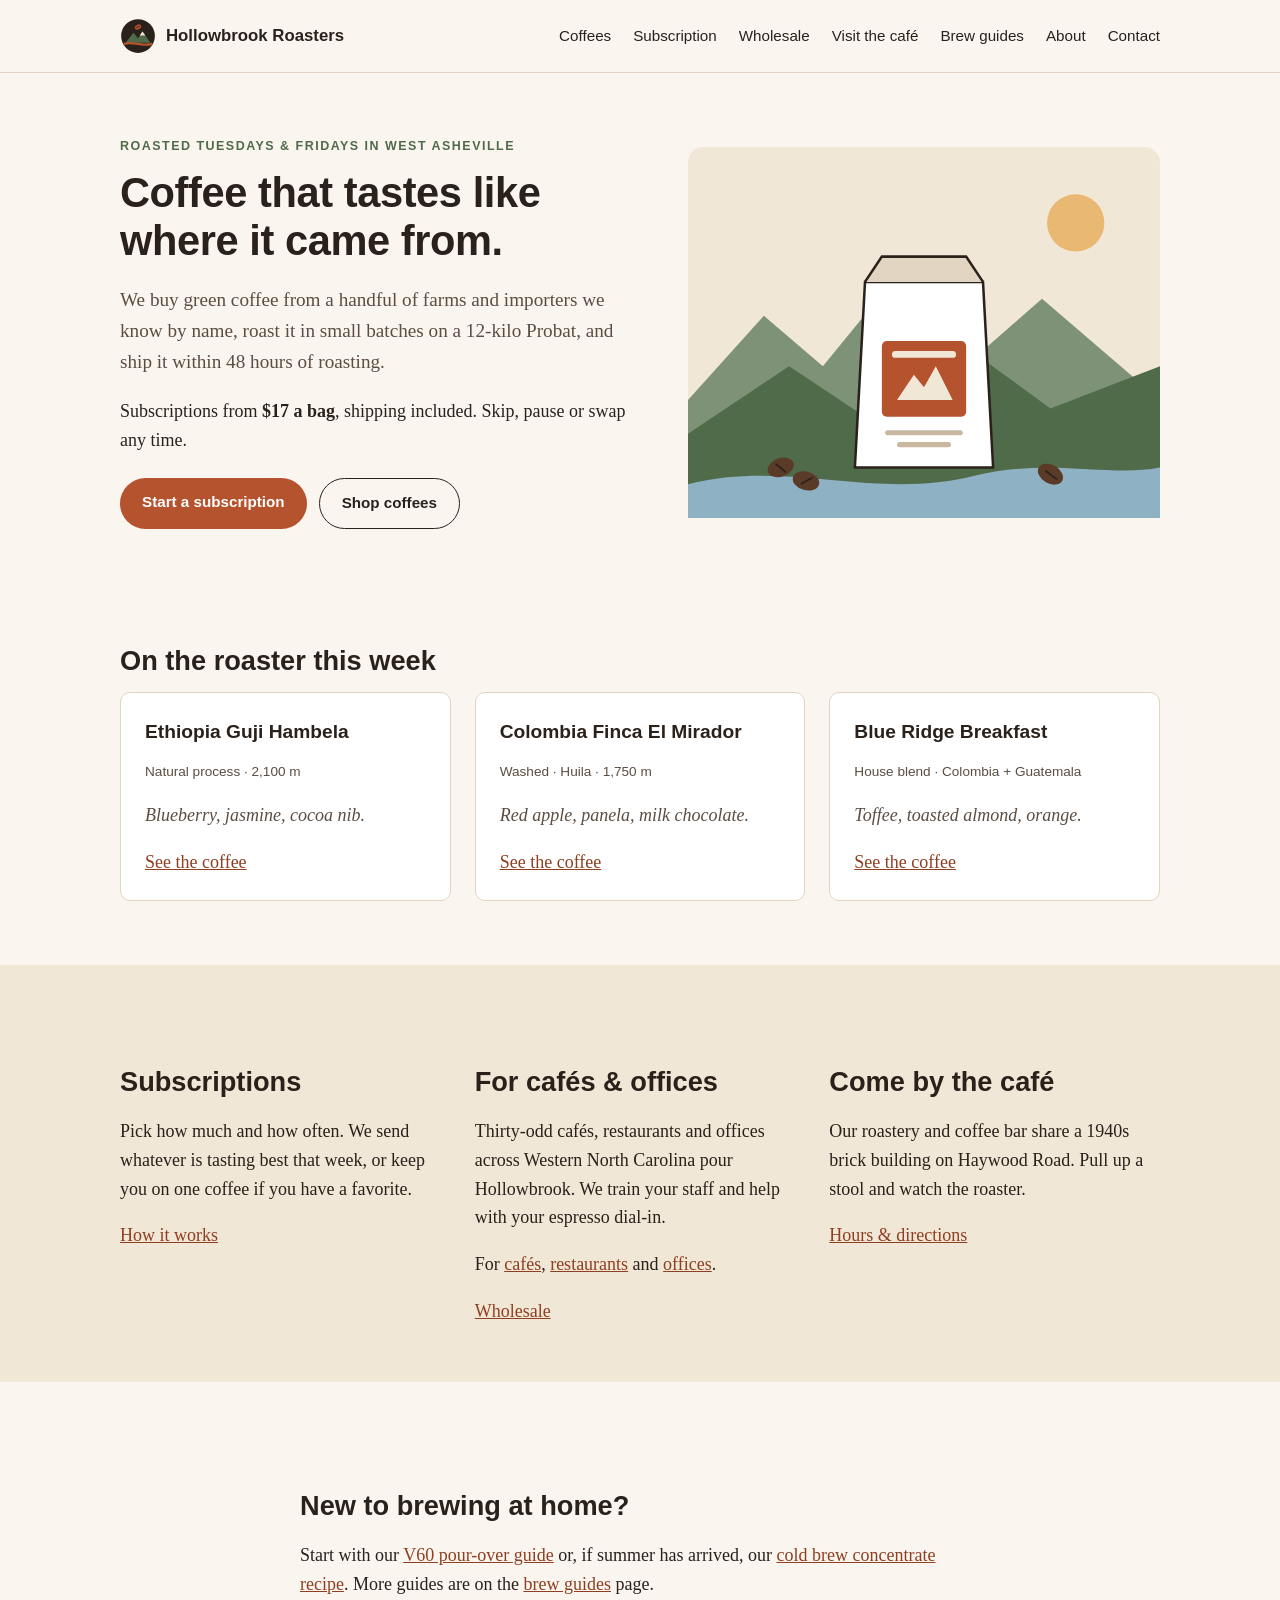
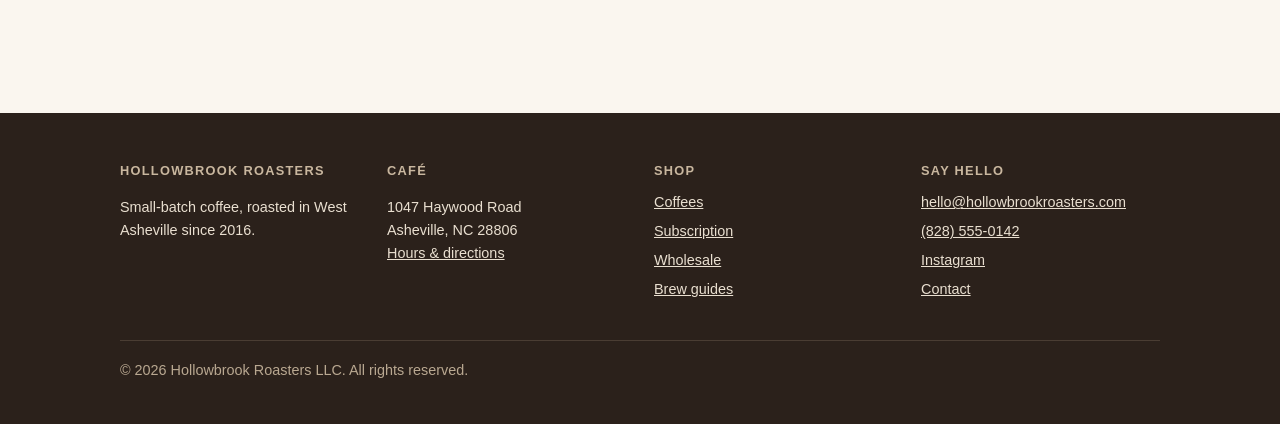
==== index.html @ 2d15d1cd "Set up landing pages for your ICPs I added three wholesale landing pages, one for each business cust" ====
<!DOCTYPE html>
<html lang="en">
<head>
  <meta charset="utf-8">
  <meta name="viewport" content="width=device-width, initial-scale=1">
  <title>Hollowbrook Roasters — Specialty coffee from Asheville, NC</title>
  <meta name="description" content="Hollowbrook Roasters is a small-batch coffee roaster and café in West Asheville, North Carolina. Single-origin coffees, a flexible subscription, and wholesale for cafés.">
  <link rel="canonical" href="https://hollowbrookroasters.com/">
  <meta property="og:type" content="website">
  <meta property="og:site_name" content="Hollowbrook Roasters">
  <meta property="og:url" content="https://hollowbrookroasters.com/">
  <meta property="og:title" content="Hollowbrook Roasters — Specialty coffee from Asheville, NC">
  <meta property="og:description" content="Hollowbrook Roasters is a small-batch coffee roaster and café in West Asheville, North Carolina. Single-origin coffees, a flexible subscription, and wholesale for cafés.">
  <meta property="og:image" content="https://hollowbrookroasters.com/images/og-image.png">
  <meta property="og:image:width" content="1200">
  <meta property="og:image:height" content="630">
  <meta property="og:image:alt" content="Hollowbrook Roasters — Coffee that tastes like where it came from.">
  <meta name="twitter:card" content="summary_large_image">
  <link rel="icon" href="/images/logo.svg" type="image/svg+xml">
  <link rel="stylesheet" href="/css/style.css">
  <script type="application/ld+json">
  {
    "@context": "https://schema.org",
    "@type": "Organization",
    "@id": "https://hollowbrookroasters.com/#organization",
    "name": "Hollowbrook Roasters",
    "legalName": "Hollowbrook Roasters LLC",
    "url": "https://hollowbrookroasters.com/",
    "logo": "https://hollowbrookroasters.com/images/logo.svg",
    "image": "https://hollowbrookroasters.com/images/og-image.png",
    "description": "Hollowbrook Roasters is a small-batch coffee roaster and café in West Asheville, North Carolina. Single-origin coffees, a flexible subscription, and wholesale for cafés.",
    "foundingDate": "2016",
    "founder": [
      { "@type": "Person", "name": "Dana Whitlock" },
      { "@type": "Person", "name": "Eli Navarro" }
    ],
    "email": "hello@hollowbrookroasters.com",
    "telephone": "+1-828-555-0142",
    "address": {
      "@type": "PostalAddress",
      "streetAddress": "1047 Haywood Road",
      "addressLocality": "Asheville",
      "addressRegion": "NC",
      "postalCode": "28806",
      "addressCountry": "US"
    },
    "sameAs": [
      "https://www.instagram.com/hollowbrookroasters/"
    ]
  }
  </script>
</head>
<body>
  <header class="site-header">
    <div class="wrap">
      <a class="brand" href="/"><img src="/images/logo.svg" alt="" width="36" height="36"> Hollowbrook Roasters</a>
      <button class="nav-toggle" aria-expanded="false" aria-controls="site-nav">Menu</button>
      <nav id="site-nav" aria-label="Main">
        <ul>
        <li><a href="/coffees.html">Coffees</a></li>
        <li><a href="/subscription.html">Subscription</a></li>
        <li><a href="/wholesale.html">Wholesale</a></li>
        <li><a href="/cafe.html">Visit the café</a></li>
        <li><a href="/brew-guides/">Brew guides</a></li>
        <li><a href="/about.html">About</a></li>
        <li><a href="/contact.html">Contact</a></li>
        </ul>
      </nav>
    </div>
  </header>

  <main>
    <section class="hero">
      <div class="wrap">
        <div>
          <p class="eyebrow">Roasted Tuesdays &amp; Fridays in West Asheville</p>
          <h1>Coffee that tastes like where it came from.</h1>
          <p class="lede">We buy green coffee from a handful of farms and importers we know by name, roast it in small batches on a 12-kilo Probat, and ship it within 48 hours of roasting.</p>
          <p>Subscriptions from <strong>$17 a bag</strong>, shipping included. Skip, pause or swap any time.</p>
          <div class="actions">
            <a class="btn" href="/subscription.html">Start a subscription</a>
            <a class="btn ghost" href="/coffees.html">Shop coffees</a>
          </div>
        </div>
        <img src="/images/hero.svg" alt="A bag of Hollowbrook coffee in front of the Blue Ridge mountains" width="560" height="440">
      </div>
    </section>

    <section>
      <div class="wrap">
        <h2>On the roaster this week</h2>
        <div class="grid">
          <div class="card">
            <h3>Ethiopia Guji Hambela</h3>
            <p class="meta">Natural process &middot; 2,100 m</p>
            <p class="notes">Blueberry, jasmine, cocoa nib.</p>
            <a href="/coffees.html#guji">See the coffee</a>
          </div>
          <div class="card">
            <h3>Colombia Finca El Mirador</h3>
            <p class="meta">Washed &middot; Huila &middot; 1,750 m</p>
            <p class="notes">Red apple, panela, milk chocolate.</p>
            <a href="/coffees.html#mirador">See the coffee</a>
          </div>
          <div class="card">
            <h3>Blue Ridge Breakfast</h3>
            <p class="meta">House blend &middot; Colombia + Guatemala</p>
            <p class="notes">Toffee, toasted almond, orange.</p>
            <a href="/coffees.html#breakfast">See the coffee</a>
          </div>
        </div>
      </div>
    </section>

    <div class="band">
      <div class="wrap">
        <div class="grid">
          <div>
            <h2>Subscriptions</h2>
            <p>Pick how much and how often. We send whatever is tasting best that week, or keep you on one coffee if you have a favorite.</p>
            <a href="/subscription.html">How it works</a>
          </div>
          <div>
            <h2>For cafés &amp; offices</h2>
            <p>Thirty-odd cafés, restaurants and offices across Western North Carolina pour Hollowbrook. We train your staff and help with your espresso dial-in.</p>
            <p>For <a href="/solutions/cafes.html">cafés</a>, <a href="/solutions/restaurants.html">restaurants</a> and <a href="/solutions/offices.html">offices</a>.</p>
            <a href="/wholesale.html">Wholesale</a>
          </div>
          <div>
            <h2>Come by the café</h2>
            <p>Our roastery and coffee bar share a 1940s brick building on Haywood Road. Pull up a stool and watch the roaster.</p>
            <a href="/cafe.html">Hours &amp; directions</a>
          </div>
        </div>
      </div>
    </div>

    <section>
      <div class="narrow">
        <h2>New to brewing at home?</h2>
        <p>Start with our <a href="/brew-guides/v60-pour-over.html">V60 pour-over guide</a> or, if summer has arrived, our <a href="/brew-guides/cold-brew.html">cold brew concentrate recipe</a>. More guides are on the <a href="/brew-guides/">brew guides</a> page.</p>
      </div>
    </section>
  </main>

  <footer class="site-footer">
    <div class="wrap">
      <div class="cols">
        <div>
          <h4>Hollowbrook Roasters</h4>
          <p>Small-batch coffee, roasted in West Asheville since 2016.</p>
        </div>
        <div>
          <h4>Café</h4>
          <p>1047 Haywood Road<br>Asheville, NC 28806<br><a href="/cafe.html">Hours &amp; directions</a></p>
        </div>
        <div>
          <h4>Shop</h4>
          <ul>
            <li><a href="/coffees.html">Coffees</a></li>
            <li><a href="/subscription.html">Subscription</a></li>
            <li><a href="/wholesale.html">Wholesale</a></li>
            <li><a href="/brew-guides/">Brew guides</a></li>
          </ul>
        </div>
        <div>
          <h4>Say hello</h4>
          <ul>
            <li><a href="mailto:hello@hollowbrookroasters.com">hello@hollowbrookroasters.com</a></li>
            <li><a href="tel:+18285550142">(828) 555-0142</a></li>
            <li><a href="https://www.instagram.com/hollowbrookroasters/">Instagram</a></li>
            <li><a href="/contact.html">Contact</a></li>
          </ul>
        </div>
      </div>
      <p class="legal">&copy; 2026 Hollowbrook Roasters LLC. All rights reserved.</p>
    </div>
  </footer>

  <script src="/js/main.js"></script>
</body>
</html>
---- css/style.css ----
/* Hollowbrook Roasters */

:root {
  --ink: #2b211b;
  --ink-soft: #5c4d42;
  --paper: #faf6ef;
  --cream: #f1e7d6;
  --rust: #b5532e;
  --rust-dark: #8f3f21;
  --moss: #4f6b4a;
  --line: #e2d5c1;
  --radius: 10px;
  --max: 1080px;
}

* { box-sizing: border-box; }

html { -webkit-text-size-adjust: 100%; }

body {
  margin: 0;
  background: var(--paper);
  color: var(--ink);
  font-family: Georgia, "Iowan Old Style", "Times New Roman", serif;
  font-size: 18px;
  line-height: 1.6;
}

h1, h2, h3, .brand, .btn, nav, .eyebrow, .site-footer, table {
  font-family: "Avenir Next", "Segoe UI", Helvetica, Arial, sans-serif;
}

h1 { font-size: 2.6rem; line-height: 1.15; margin: 0 0 0.5em; letter-spacing: -0.01em; }
h2 { font-size: 1.7rem; line-height: 1.25; margin: 1.6em 0 0.5em; }
h3 { font-size: 1.2rem; margin: 1.4em 0 0.3em; }

a { color: var(--rust-dark); }
a:hover { color: var(--rust); }

img { max-width: 100%; height: auto; display: block; }

.wrap { max-width: var(--max); margin: 0 auto; padding: 0 20px; }
.narrow { max-width: 720px; margin: 0 auto; padding: 0 20px; }

/* Header */
.site-header { border-bottom: 1px solid var(--line); background: var(--paper); }
.site-header .wrap { display: flex; align-items: center; justify-content: space-between; min-height: 72px; }
.brand { display: flex; align-items: center; gap: 10px; text-decoration: none; color: var(--ink); font-weight: 700; font-size: 1.05rem; }
.brand img { width: 36px; height: 36px; }
.nav-toggle { display: none; background: none; border: 1px solid var(--line); border-radius: 6px; padding: 6px 10px; font-size: 0.9rem; cursor: pointer; }
nav ul { list-style: none; margin: 0; padding: 0; display: flex; gap: 22px; font-size: 0.95rem; }
nav a { color: var(--ink); text-decoration: none; }
nav a:hover, nav a[aria-current="page"] { color: var(--rust); }

@media (max-width: 860px) {
  .nav-toggle { display: block; }
  nav { display: none; position: absolute; top: 72px; left: 0; right: 0; background: var(--paper); border-bottom: 1px solid var(--line); }
  nav.open { display: block; }
  nav ul { flex-direction: column; gap: 0; padding: 8px 20px 16px; }
  nav li a { display: block; padding: 10px 0; }
  .site-header { position: relative; }
}

/* Hero */
.hero { padding: 64px 0 40px; }
.hero .wrap { display: grid; grid-template-columns: 1.1fr 1fr; gap: 48px; align-items: center; }
@media (max-width: 860px) { .hero .wrap { grid-template-columns: 1fr; } h1 { font-size: 2rem; } }
.eyebrow { text-transform: uppercase; letter-spacing: 0.12em; font-size: 0.78rem; color: var(--moss); font-weight: 600; margin: 0 0 12px; }
.lede { font-size: 1.2rem; color: var(--ink-soft); }

.btn { display: inline-block; background: var(--rust); color: #fff; padding: 12px 22px; border-radius: 999px; text-decoration: none; font-weight: 600; font-size: 0.95rem; border: 0; cursor: pointer; }
.btn:hover { background: var(--rust-dark); color: #fff; }
.btn.ghost { background: transparent; color: var(--ink); border: 1px solid var(--ink); }
.btn.ghost:hover { background: var(--ink); color: var(--paper); }
.actions { display: flex; gap: 12px; flex-wrap: wrap; margin-top: 24px; }

section { padding: 32px 0; }
.band { background: var(--cream); padding: 56px 0; margin: 32px 0; }

/* Cards */
.grid { display: grid; grid-template-columns: repeat(auto-fit, minmax(240px, 1fr)); gap: 24px; }
.card { background: #fff; border: 1px solid var(--line); border-radius: var(--radius); padding: 24px; }
.card h3 { margin-top: 0; }
.card .meta { font-family: "Avenir Next", "Segoe UI", Helvetica, Arial, sans-serif; font-size: 0.85rem; color: var(--ink-soft); }
.price { font-family: "Avenir Next", "Segoe UI", Helvetica, Arial, sans-serif; font-weight: 700; color: var(--rust-dark); }
.notes { font-style: italic; color: var(--ink-soft); }

.coffee { display: grid; grid-template-columns: 1fr auto; gap: 4px 16px; }
.coffee p { grid-column: 1 / -1; margin: 6px 0 0; }

/* Tables */
table { width: 100%; border-collapse: collapse; font-size: 0.95rem; margin: 16px 0; }
th, td { text-align: left; padding: 10px 12px; border-bottom: 1px solid var(--line); }
th { font-weight: 600; color: var(--ink-soft); }

/* Subscription builder */
.builder { background: #fff; border: 1px solid var(--line); border-radius: var(--radius); padding: 28px; }
.builder fieldset { border: 0; padding: 0; margin: 0 0 20px; }
.builder legend { font-family: "Avenir Next", "Segoe UI", Helvetica, Arial, sans-serif; font-weight: 600; margin-bottom: 8px; }
.builder label { display: inline-flex; align-items: center; gap: 6px; margin: 0 16px 8px 0; font-size: 1rem; }
.summary { font-family: "Avenir Next", "Segoe UI", Helvetica, Arial, sans-serif; background: var(--cream); padding: 14px 18px; border-radius: 8px; }

/* Forms */
form .field { margin-bottom: 16px; }
form label { display: block; font-family: "Avenir Next", "Segoe UI", Helvetica, Arial, sans-serif; font-size: 0.9rem; font-weight: 600; margin-bottom: 4px; }
input[type="text"], input[type="email"], select, textarea { width: 100%; padding: 10px 12px; border: 1px solid var(--line); border-radius: 6px; font: inherit; background: #fff; }
textarea { min-height: 140px; }

/* Hours */
.hours { list-style: none; padding: 0; margin: 0; }
.hours li { display: flex; justify-content: space-between; border-bottom: 1px dashed var(--line); padding: 6px 0; }
.open-now { display: inline-block; font-family: "Avenir Next", "Segoe UI", Helvetica, Arial, sans-serif; font-size: 0.85rem; font-weight: 600; padding: 4px 10px; border-radius: 999px; background: var(--cream); }
.open-now.is-open { background: #dfe9d9; color: var(--moss); }

/* Posts */
.post-list { list-style: none; padding: 0; }
.post-list li { border-bottom: 1px solid var(--line); padding: 20px 0; }
.post-list h2 { margin: 0 0 4px; font-size: 1.35rem; }
.post-list h2 a { text-decoration: none; color: var(--ink); }
.byline { font-family: "Avenir Next", "Segoe UI", Helvetica, Arial, sans-serif; font-size: 0.85rem; color: var(--ink-soft); }
.recipe { background: var(--cream); border-radius: var(--radius); padding: 18px 22px; margin: 24px 0; }
.recipe dl { display: grid; grid-template-columns: auto 1fr; gap: 4px 16px; margin: 0; }
.recipe dt { font-family: "Avenir Next", "Segoe UI", Helvetica, Arial, sans-serif; font-weight: 600; }
.recipe dd { margin: 0; }
ol.steps li { margin-bottom: 10px; }

/* Footer */
.site-footer { background: var(--ink); color: #e9dfd0; margin-top: 64px; padding: 48px 0 28px; font-size: 0.9rem; }
.site-footer a { color: #e9dfd0; }
.site-footer .cols { display: grid; grid-template-columns: repeat(auto-fit, minmax(180px, 1fr)); gap: 28px; }
.site-footer h4 { margin: 0 0 10px; font-size: 0.8rem; text-transform: uppercase; letter-spacing: 0.1em; color: #c9b79f; }
.site-footer ul { list-style: none; margin: 0; padding: 0; }
.site-footer li { margin-bottom: 6px; }
.site-footer .legal { border-top: 1px solid #4a3d33; margin-top: 32px; padding-top: 18px; color: #b9a891; }

/* About */
.about-section { padding: 40px 0; }
.about-section + .about-section .narrow { border-top: 1px solid var(--line); padding-top: 48px; }
.about-section h2 { margin-top: 0; font-size: 2.05rem; font-weight: 700; }
.about-hero .lede,
.about-section p { font-family: "Avenir Next", "Segoe UI", Helvetica, Arial, sans-serif; }
.about-section p { max-width: 65ch; }
.about-cta { margin-top: 32px; }
.about-cta .btn { margin-left: 8px; background: var(--ink); font-family: Georgia, "Iowan Old Style", "Times New Roman", serif; }
.about-cta .btn:hover { background: var(--ink-soft); color: #fff; }
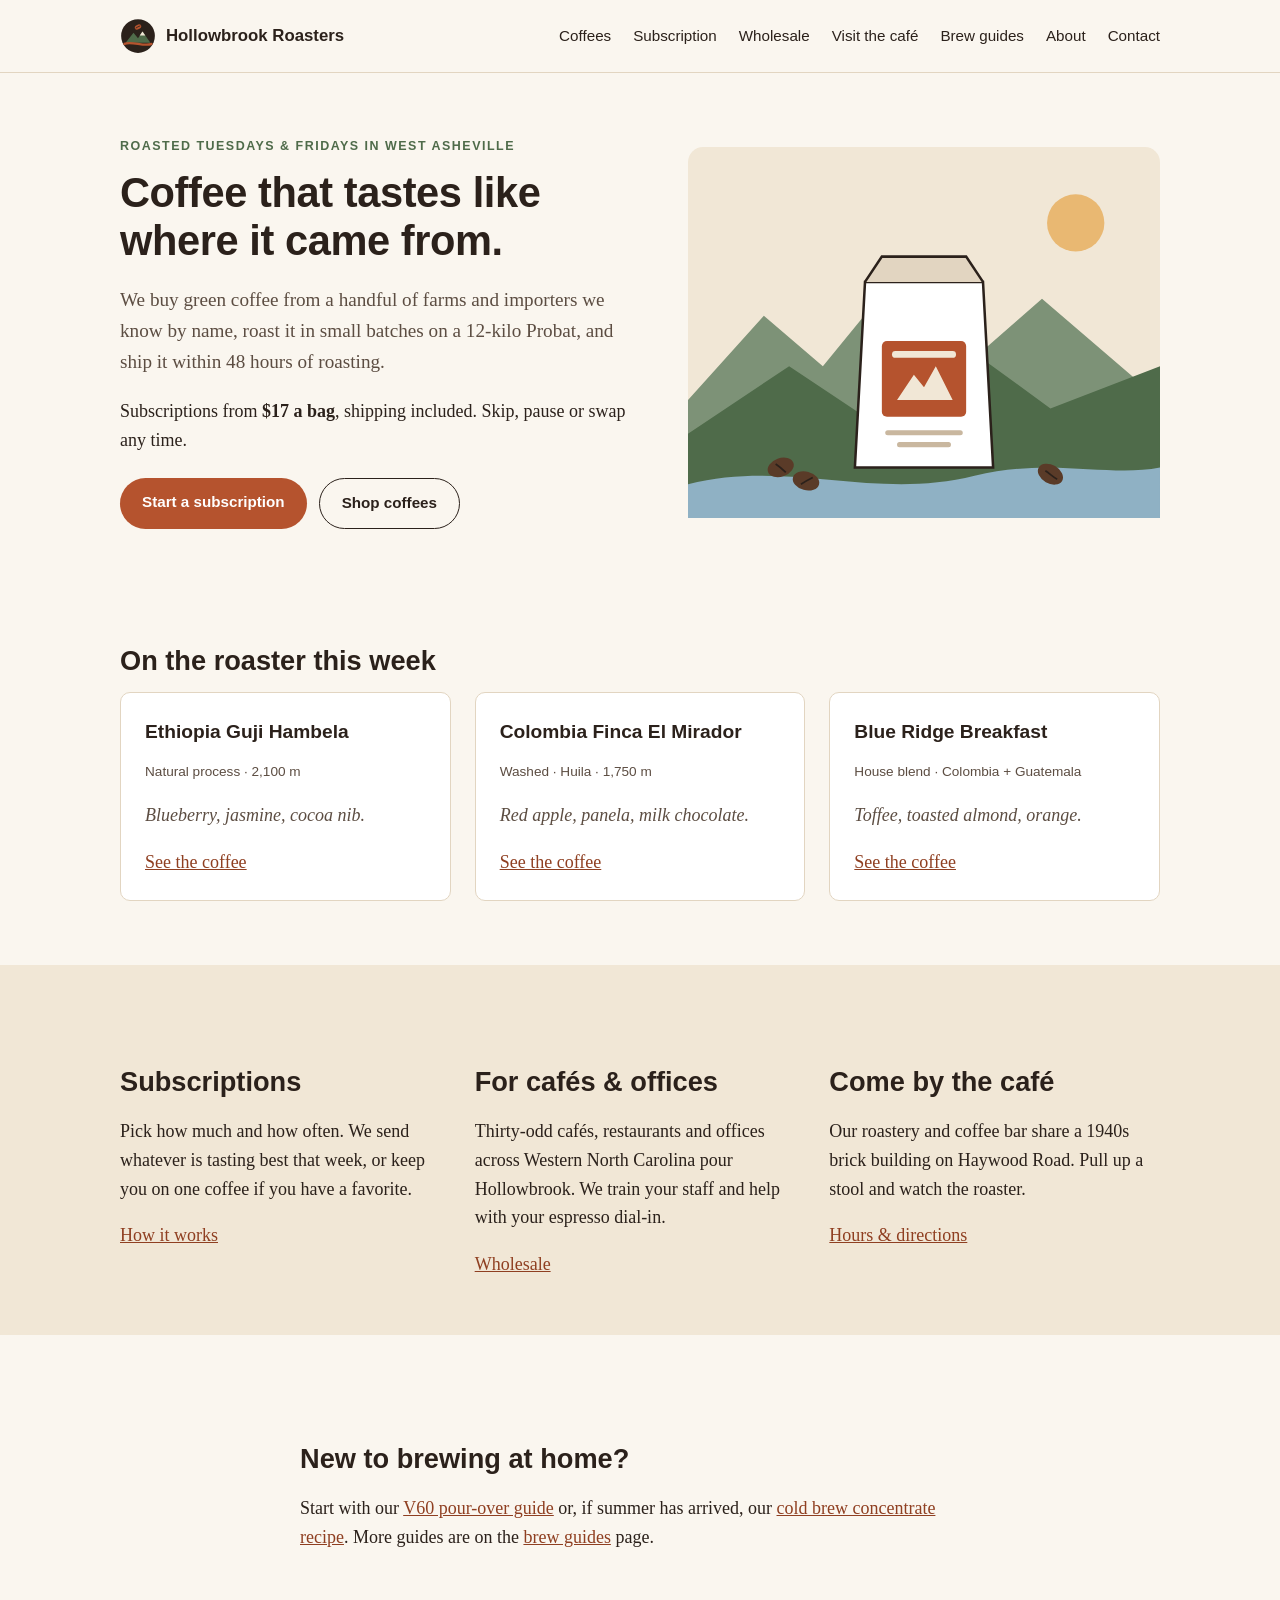
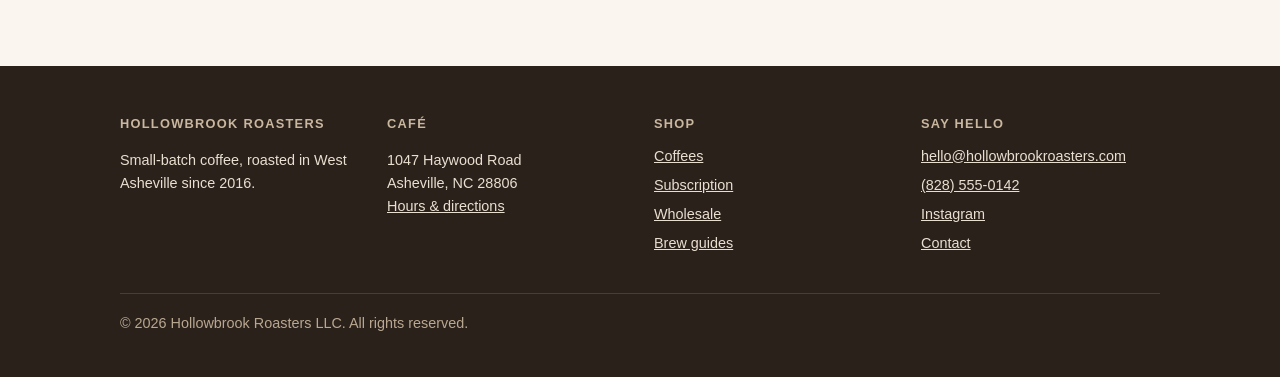
==== commit a3b5dda0: "Add Visitors tracking to every page - Added the Visitors script tag to the `<head>` of all 11 pages:" ====
--- a/index.html
+++ b/index.html
@@ -49,6 +49,7 @@
     ]
   }
   </script>
+  <script>(function(w,d){var h=null;try{var l=w.localStorage,p=JSON.parse(l.getItem("lv:vp:"+"lv_pub_e1r4zvyhh9jw34i81zcaz2g5")||"[]"),q=(location.pathname||"/").replace(/\/{2,}/g,"/").replace(/(.)\/+$/,"$1");if(!l.getItem("lv:seen:"+"lv_pub_e1r4zvyhh9jw34i81zcaz2g5")||p.indexOf(q)>=0){h=d.createElement("style");h.textContent="html{opacity:0!important}";d.head.appendChild(h)}l.setItem("lv:seen:"+"lv_pub_e1r4zvyhh9jw34i81zcaz2g5","1")}catch(e){}w.__lvReveal=function(){if(h&&h.parentNode)h.parentNode.removeChild(h);h=null};setTimeout(function(){if(h)w.__lvLate=1;w.__lvReveal()},1000);var s=d.createElement("script");s.src="https://lettervisit.com/v.js?k=lv_pub_e1r4zvyhh9jw34i81zcaz2g5";s.async=true;s.setAttribute("data-key","lv_pub_e1r4zvyhh9jw34i81zcaz2g5");s.onerror=w.__lvReveal;d.head.appendChild(s)})(window,document)</script>
 </head>
 <body>
   <header class="site-header">
@@ -123,7 +124,6 @@
           <div>
             <h2>For cafés &amp; offices</h2>
             <p>Thirty-odd cafés, restaurants and offices across Western North Carolina pour Hollowbrook. We train your staff and help with your espresso dial-in.</p>
-            <p>For <a href="/solutions/cafes.html">cafés</a>, <a href="/solutions/restaurants.html">restaurants</a> and <a href="/solutions/offices.html">offices</a>.</p>
             <a href="/wholesale.html">Wholesale</a>
           </div>
           <div>
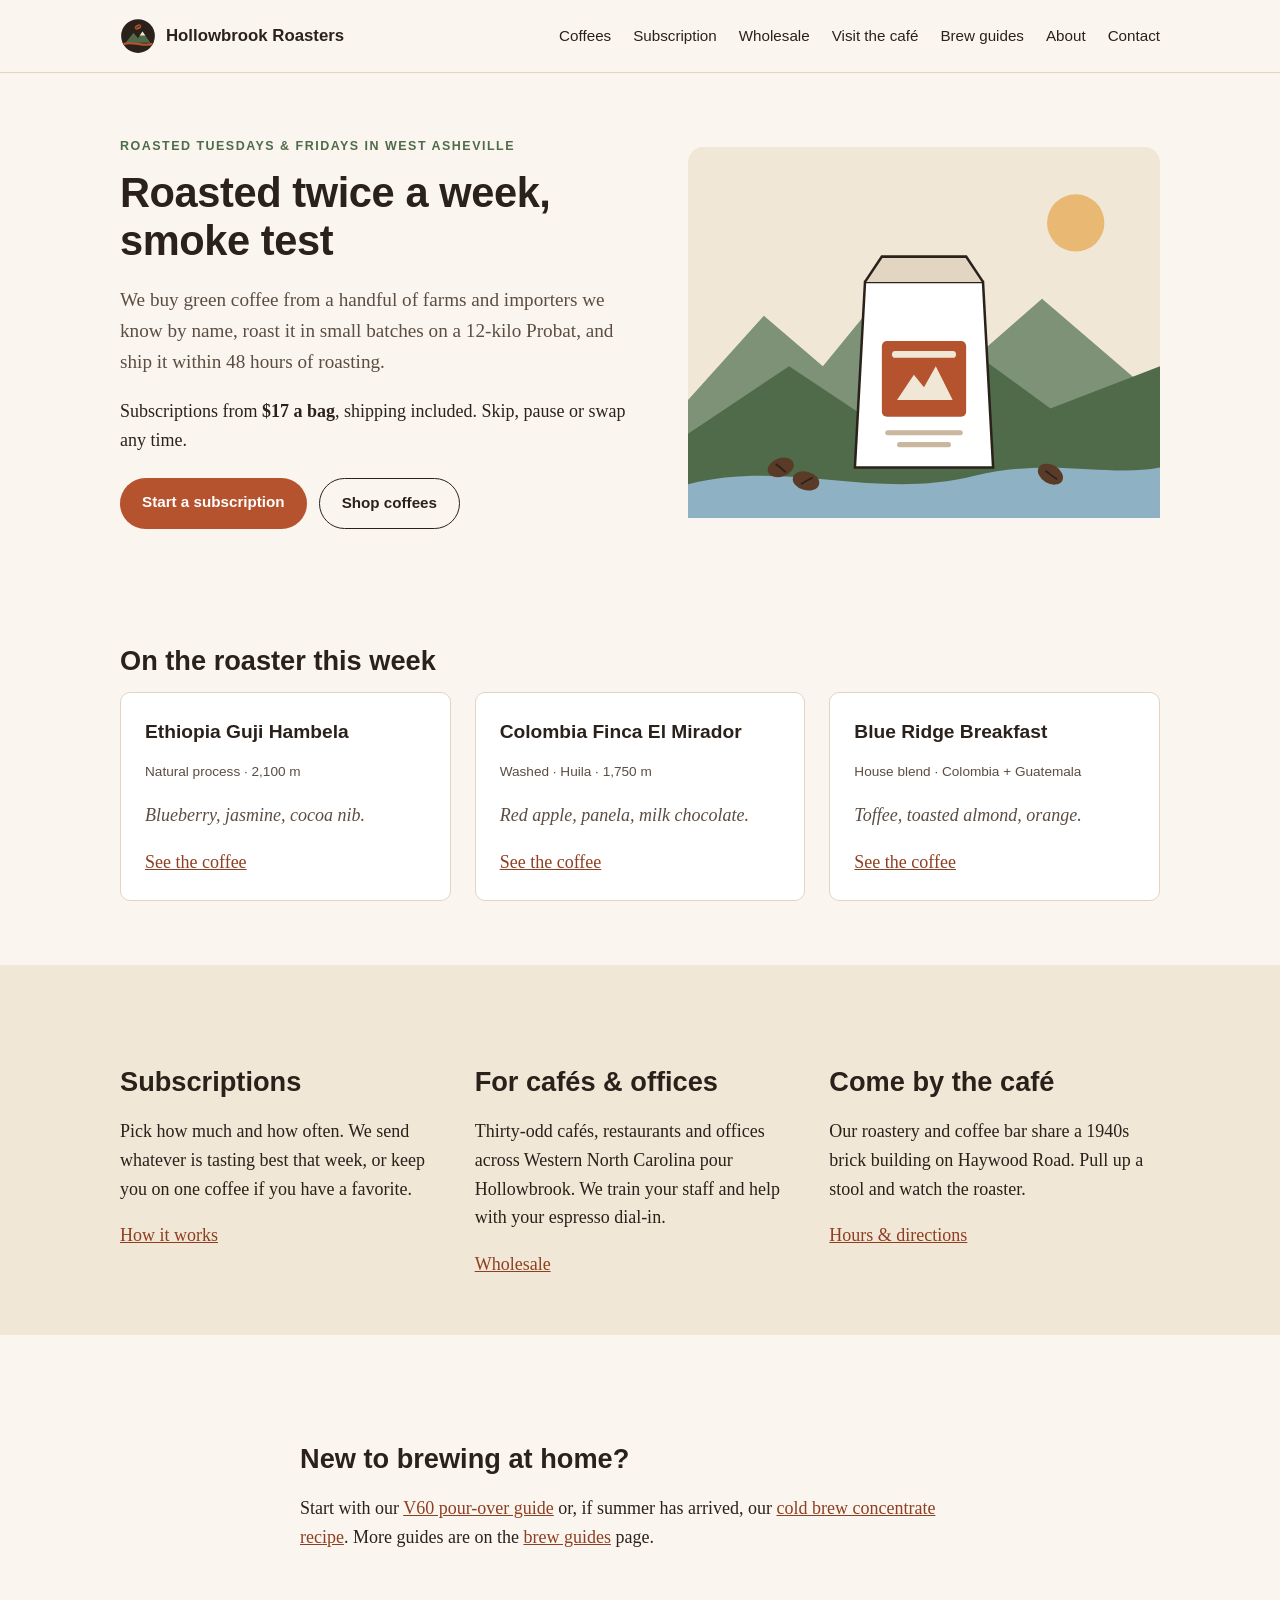
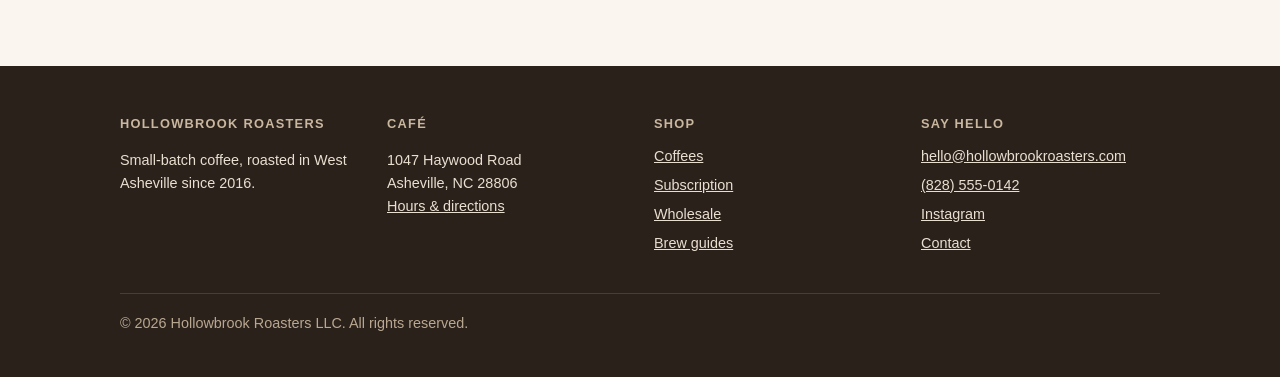
==== commit 73c3177c: "Change the homepage headline - I changed the main headline on the homepage from "Coffee that tastes " ====
--- a/index.html
+++ b/index.html
@@ -6,50 +6,8 @@
   <title>Hollowbrook Roasters — Specialty coffee from Asheville, NC</title>
   <meta name="description" content="Hollowbrook Roasters is a small-batch coffee roaster and café in West Asheville, North Carolina. Single-origin coffees, a flexible subscription, and wholesale for cafés.">
   <link rel="canonical" href="https://hollowbrookroasters.com/">
-  <meta property="og:type" content="website">
-  <meta property="og:site_name" content="Hollowbrook Roasters">
-  <meta property="og:url" content="https://hollowbrookroasters.com/">
-  <meta property="og:title" content="Hollowbrook Roasters — Specialty coffee from Asheville, NC">
-  <meta property="og:description" content="Hollowbrook Roasters is a small-batch coffee roaster and café in West Asheville, North Carolina. Single-origin coffees, a flexible subscription, and wholesale for cafés.">
-  <meta property="og:image" content="https://hollowbrookroasters.com/images/og-image.png">
-  <meta property="og:image:width" content="1200">
-  <meta property="og:image:height" content="630">
-  <meta property="og:image:alt" content="Hollowbrook Roasters — Coffee that tastes like where it came from.">
-  <meta name="twitter:card" content="summary_large_image">
   <link rel="icon" href="/images/logo.svg" type="image/svg+xml">
   <link rel="stylesheet" href="/css/style.css">
-  <script type="application/ld+json">
-  {
-    "@context": "https://schema.org",
-    "@type": "Organization",
-    "@id": "https://hollowbrookroasters.com/#organization",
-    "name": "Hollowbrook Roasters",
-    "legalName": "Hollowbrook Roasters LLC",
-    "url": "https://hollowbrookroasters.com/",
-    "logo": "https://hollowbrookroasters.com/images/logo.svg",
-    "image": "https://hollowbrookroasters.com/images/og-image.png",
-    "description": "Hollowbrook Roasters is a small-batch coffee roaster and café in West Asheville, North Carolina. Single-origin coffees, a flexible subscription, and wholesale for cafés.",
-    "foundingDate": "2016",
-    "founder": [
-      { "@type": "Person", "name": "Dana Whitlock" },
-      { "@type": "Person", "name": "Eli Navarro" }
-    ],
-    "email": "hello@hollowbrookroasters.com",
-    "telephone": "+1-828-555-0142",
-    "address": {
-      "@type": "PostalAddress",
-      "streetAddress": "1047 Haywood Road",
-      "addressLocality": "Asheville",
-      "addressRegion": "NC",
-      "postalCode": "28806",
-      "addressCountry": "US"
-    },
-    "sameAs": [
-      "https://www.instagram.com/hollowbrookroasters/"
-    ]
-  }
-  </script>
-  <script>(function(w,d){var h=null;try{var l=w.localStorage,p=JSON.parse(l.getItem("lv:vp:"+"lv_pub_e1r4zvyhh9jw34i81zcaz2g5")||"[]"),q=(location.pathname||"/").replace(/\/{2,}/g,"/").replace(/(.)\/+$/,"$1");if(!l.getItem("lv:seen:"+"lv_pub_e1r4zvyhh9jw34i81zcaz2g5")||p.indexOf(q)>=0){h=d.createElement("style");h.textContent="html{opacity:0!important}";d.head.appendChild(h)}l.setItem("lv:seen:"+"lv_pub_e1r4zvyhh9jw34i81zcaz2g5","1")}catch(e){}w.__lvReveal=function(){if(h&&h.parentNode)h.parentNode.removeChild(h);h=null};setTimeout(function(){if(h)w.__lvLate=1;w.__lvReveal()},1000);var s=d.createElement("script");s.src="https://lettervisit.com/v.js?k=lv_pub_e1r4zvyhh9jw34i81zcaz2g5";s.async=true;s.setAttribute("data-key","lv_pub_e1r4zvyhh9jw34i81zcaz2g5");s.onerror=w.__lvReveal;d.head.appendChild(s)})(window,document)</script>
 </head>
 <body>
   <header class="site-header">
@@ -75,7 +33,7 @@
       <div class="wrap">
         <div>
           <p class="eyebrow">Roasted Tuesdays &amp; Fridays in West Asheville</p>
-          <h1>Coffee that tastes like where it came from.</h1>
+          <h1>Roasted twice a week, smoke test</h1>
           <p class="lede">We buy green coffee from a handful of farms and importers we know by name, roast it in small batches on a 12-kilo Probat, and ship it within 48 hours of roasting.</p>
           <p>Subscriptions from <strong>$17 a bag</strong>, shipping included. Skip, pause or swap any time.</p>
           <div class="actions">
--- a/css/style.css
+++ b/css/style.css
@@ -132,14 +132,3 @@
 .site-footer ul { list-style: none; margin: 0; padding: 0; }
 .site-footer li { margin-bottom: 6px; }
 .site-footer .legal { border-top: 1px solid #4a3d33; margin-top: 32px; padding-top: 18px; color: #b9a891; }
-
-/* About */
-.about-section { padding: 40px 0; }
-.about-section + .about-section .narrow { border-top: 1px solid var(--line); padding-top: 48px; }
-.about-section h2 { margin-top: 0; font-size: 2.05rem; font-weight: 700; }
-.about-hero .lede,
-.about-section p { font-family: "Avenir Next", "Segoe UI", Helvetica, Arial, sans-serif; }
-.about-section p { max-width: 65ch; }
-.about-cta { margin-top: 32px; }
-.about-cta .btn { margin-left: 8px; background: var(--ink); font-family: Georgia, "Iowan Old Style", "Times New Roman", serif; }
-.about-cta .btn:hover { background: var(--ink-soft); color: #fff; }
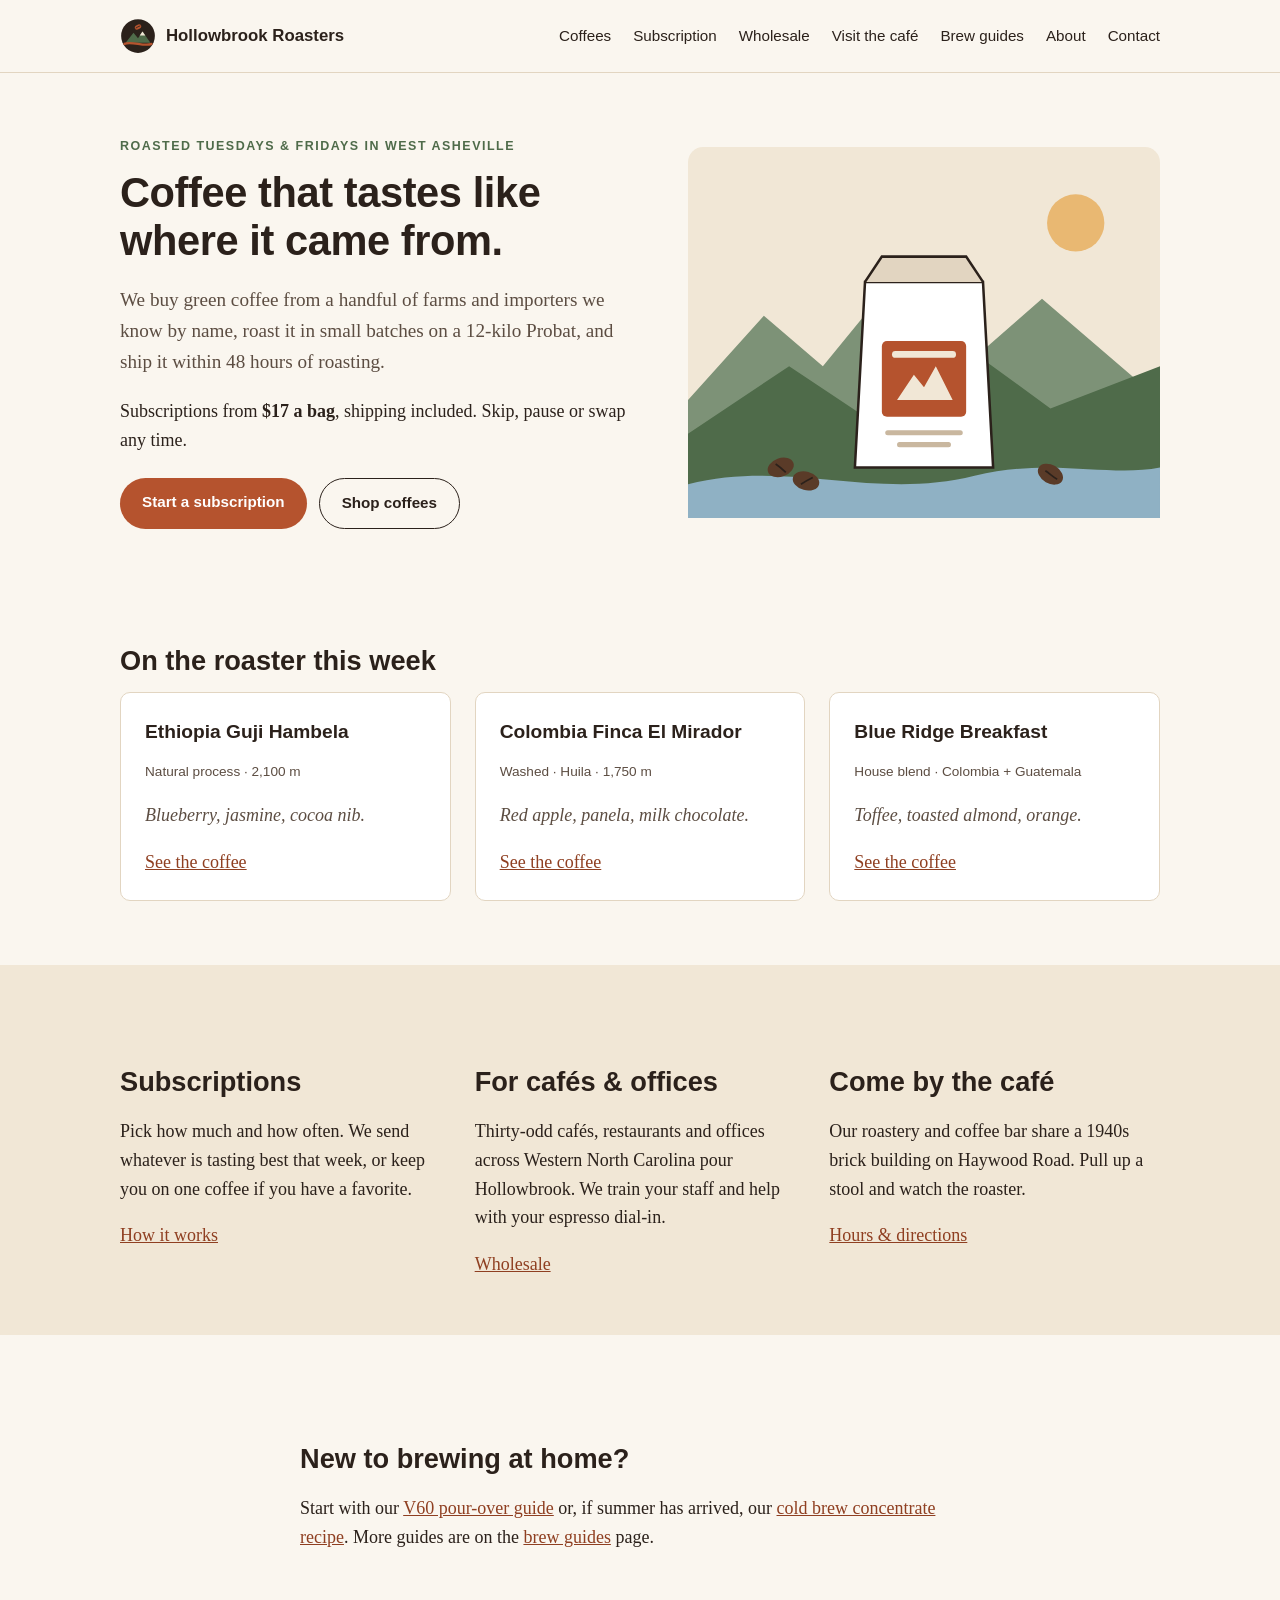
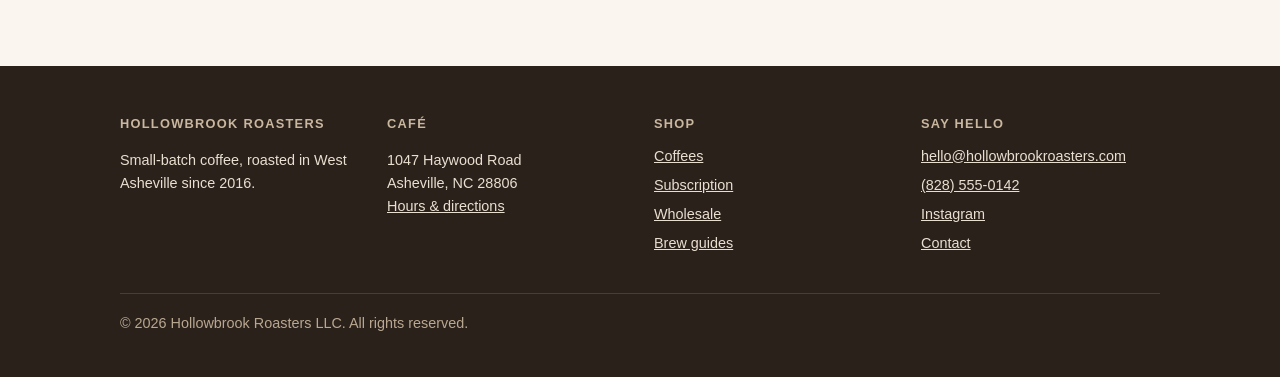
==== commit 4dcc5646: "Restore the demo's baseline after a smoke test" ====
--- a/index.html
+++ b/index.html
@@ -33,7 +33,7 @@
       <div class="wrap">
         <div>
           <p class="eyebrow">Roasted Tuesdays &amp; Fridays in West Asheville</p>
-          <h1>Roasted twice a week, smoke test</h1>
+          <h1>Coffee that tastes like where it came from.</h1>
           <p class="lede">We buy green coffee from a handful of farms and importers we know by name, roast it in small batches on a 12-kilo Probat, and ship it within 48 hours of roasting.</p>
           <p>Subscriptions from <strong>$17 a bag</strong>, shipping included. Skip, pause or swap any time.</p>
           <div class="actions">
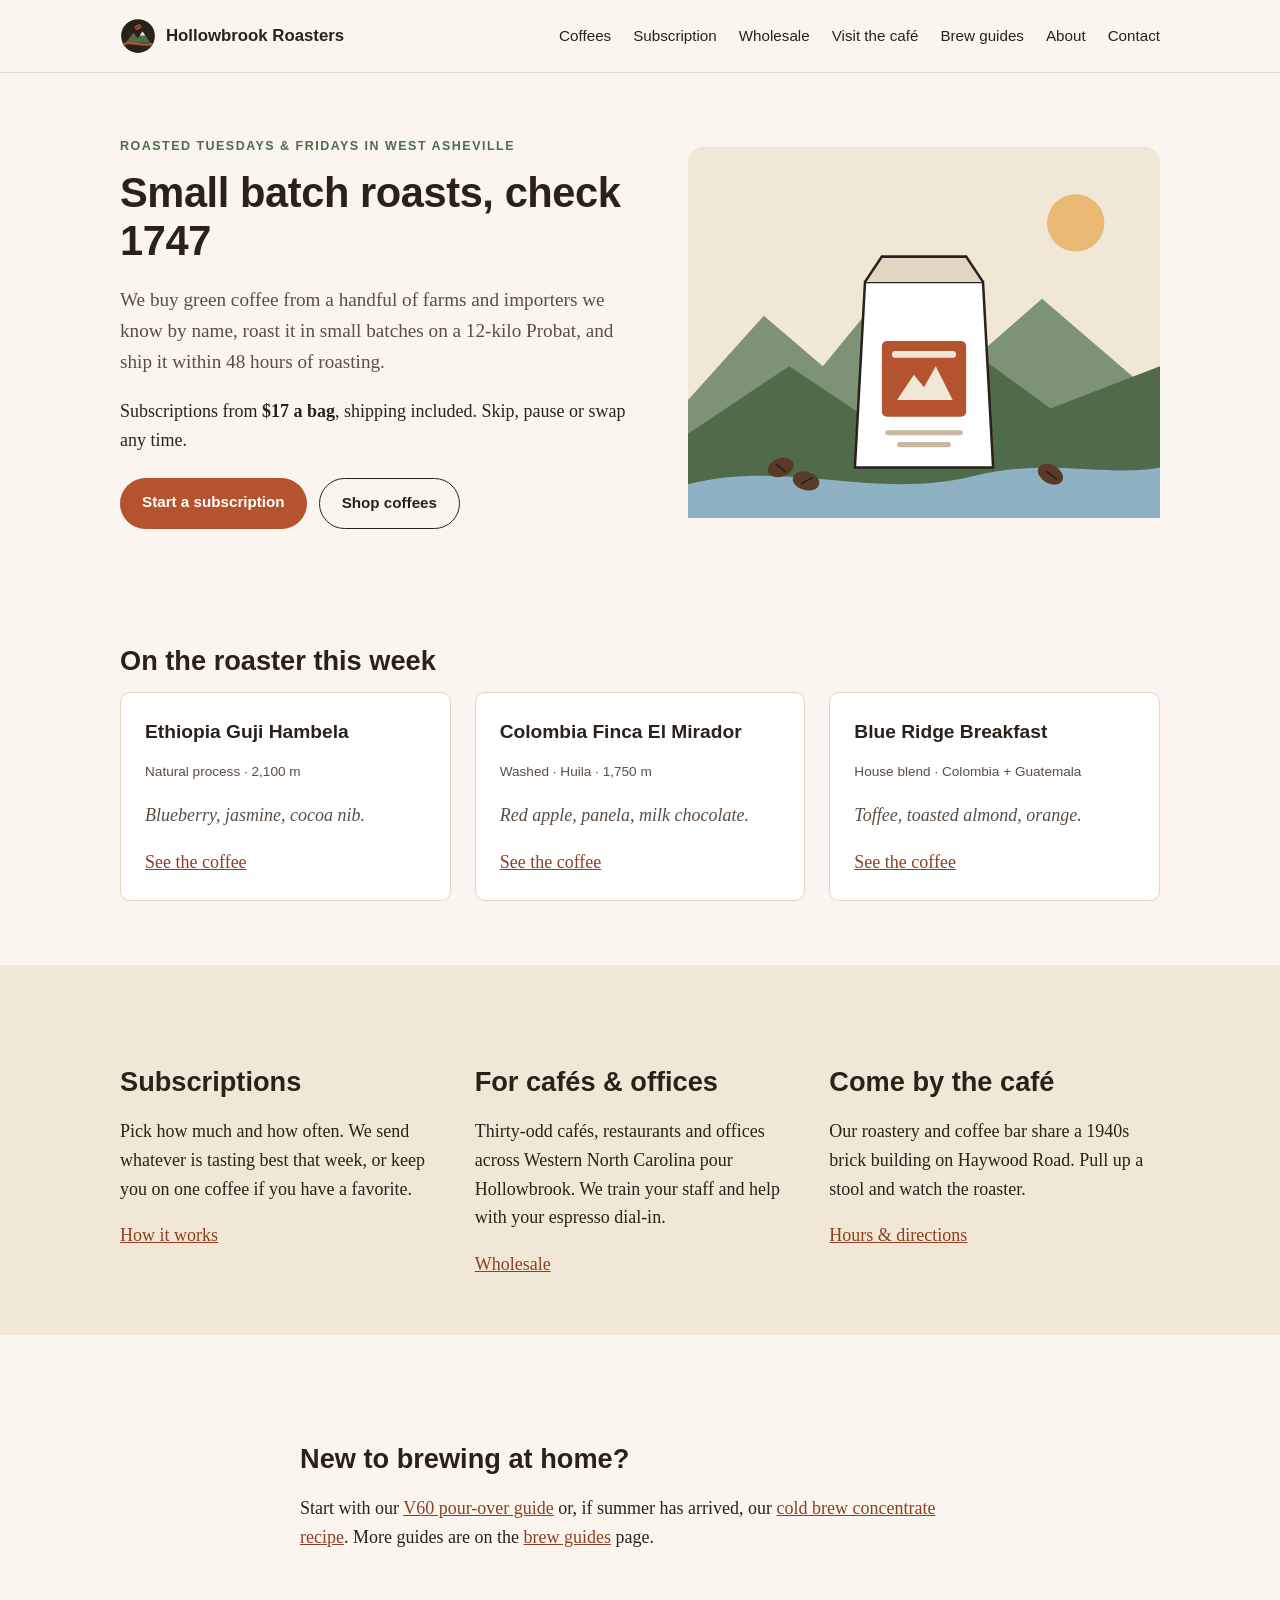
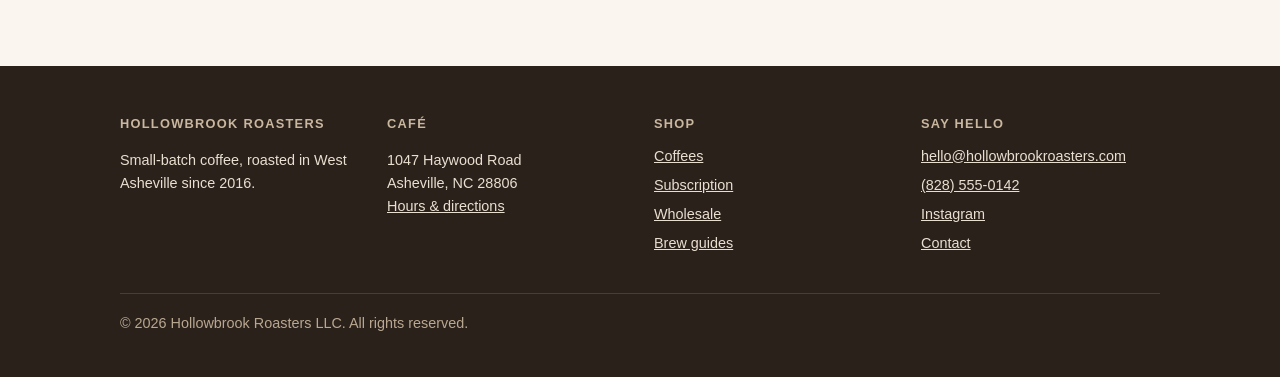
==== commit 5777f4f4: "Change the homepage headline - The main homepage headline now reads "Small batch roasts, check 1747"" ====
--- a/index.html
+++ b/index.html
@@ -33,7 +33,7 @@
       <div class="wrap">
         <div>
           <p class="eyebrow">Roasted Tuesdays &amp; Fridays in West Asheville</p>
-          <h1>Coffee that tastes like where it came from.</h1>
+          <h1>Small batch roasts, check 1747</h1>
           <p class="lede">We buy green coffee from a handful of farms and importers we know by name, roast it in small batches on a 12-kilo Probat, and ship it within 48 hours of roasting.</p>
           <p>Subscriptions from <strong>$17 a bag</strong>, shipping included. Skip, pause or swap any time.</p>
           <div class="actions">
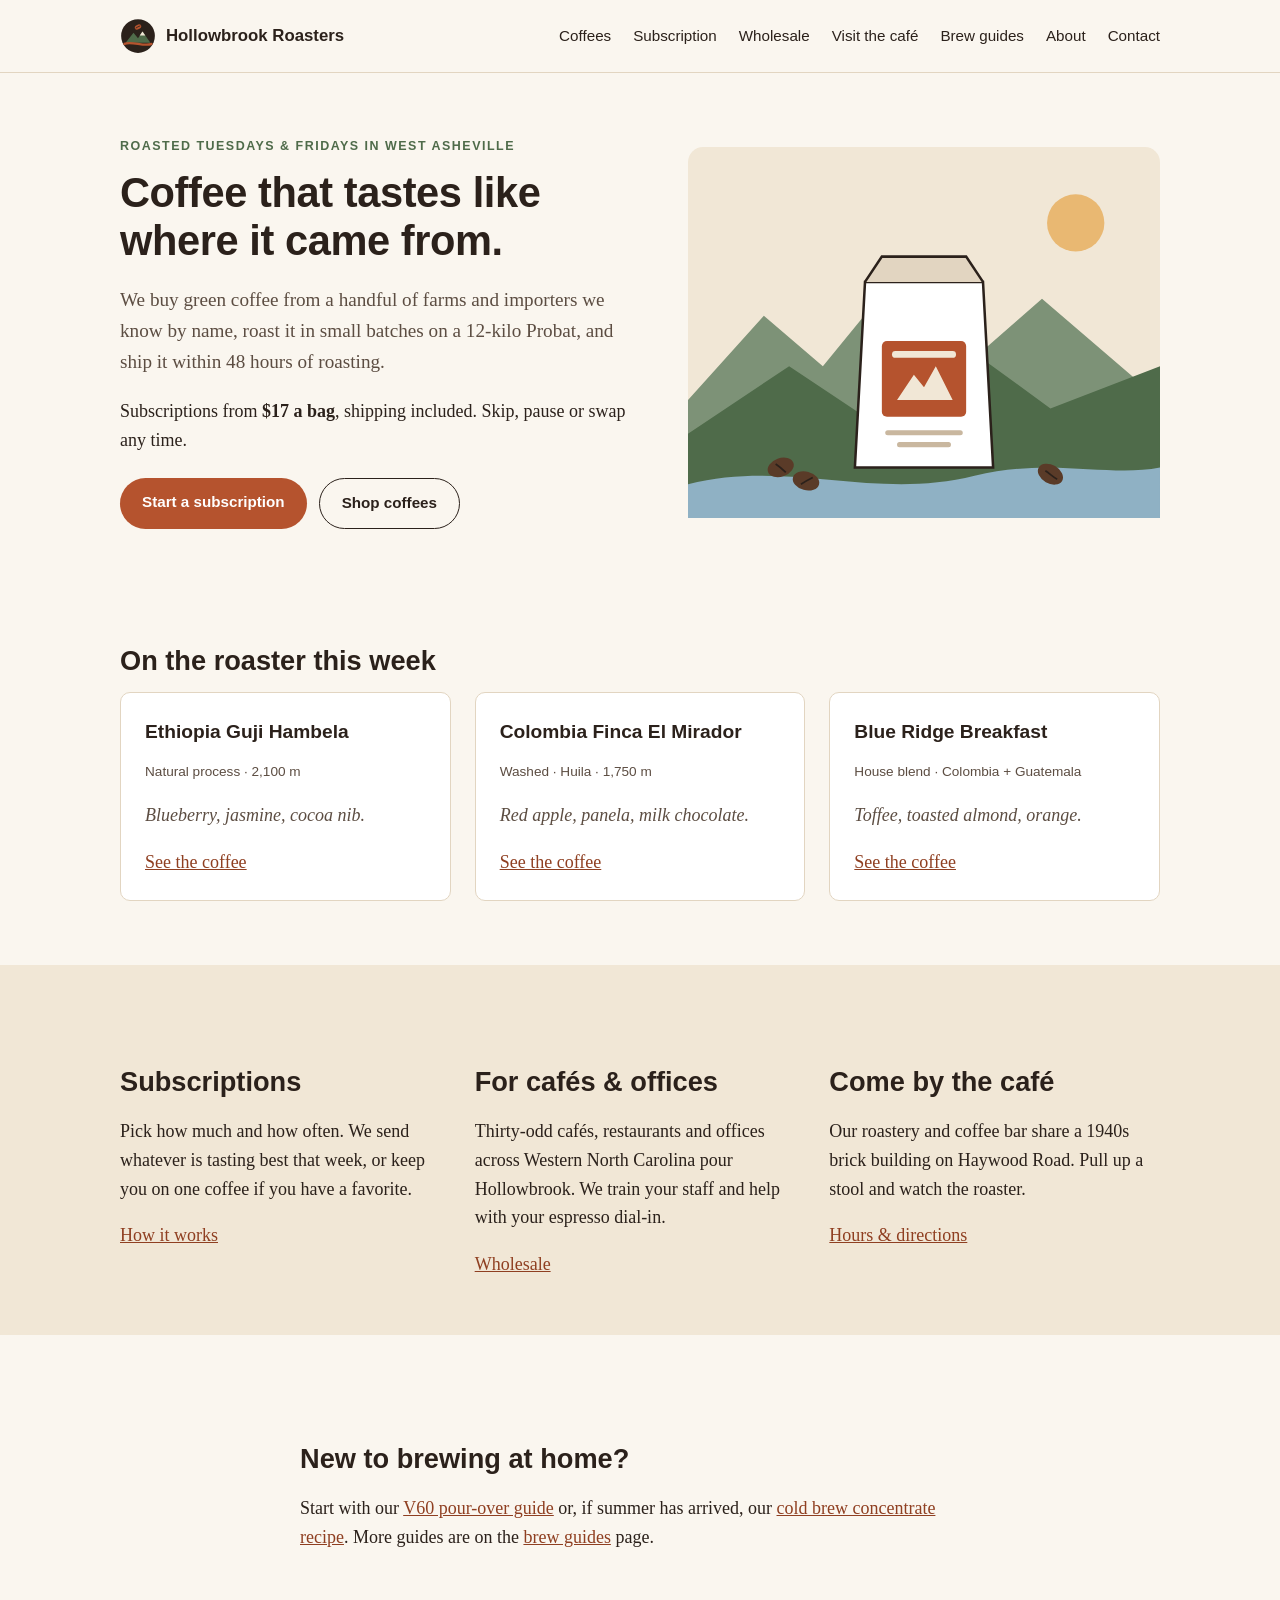
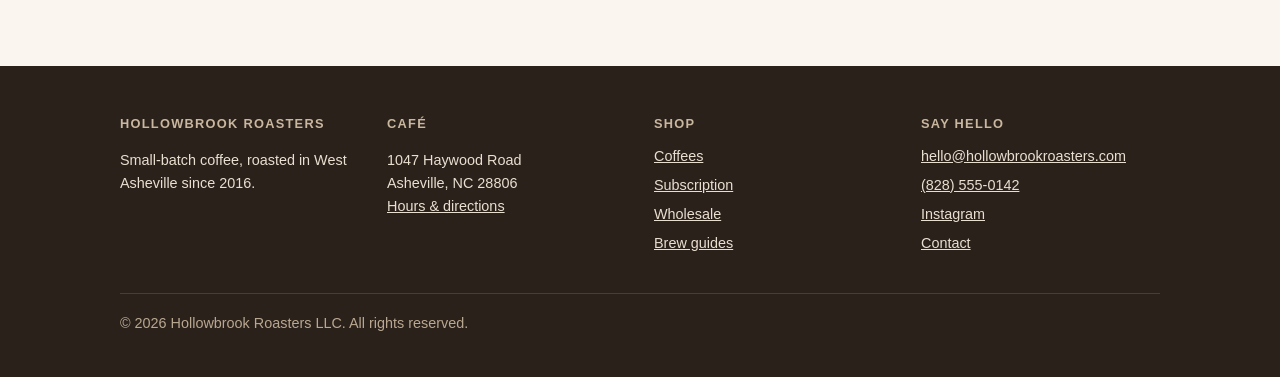
==== commit 78f082d8: "Restore the demo's baseline after a smoke test" ====
--- a/index.html
+++ b/index.html
@@ -33,7 +33,7 @@
       <div class="wrap">
         <div>
           <p class="eyebrow">Roasted Tuesdays &amp; Fridays in West Asheville</p>
-          <h1>Small batch roasts, check 1747</h1>
+          <h1>Coffee that tastes like where it came from.</h1>
           <p class="lede">We buy green coffee from a handful of farms and importers we know by name, roast it in small batches on a 12-kilo Probat, and ship it within 48 hours of roasting.</p>
           <p>Subscriptions from <strong>$17 a bag</strong>, shipping included. Skip, pause or swap any time.</p>
           <div class="actions">
